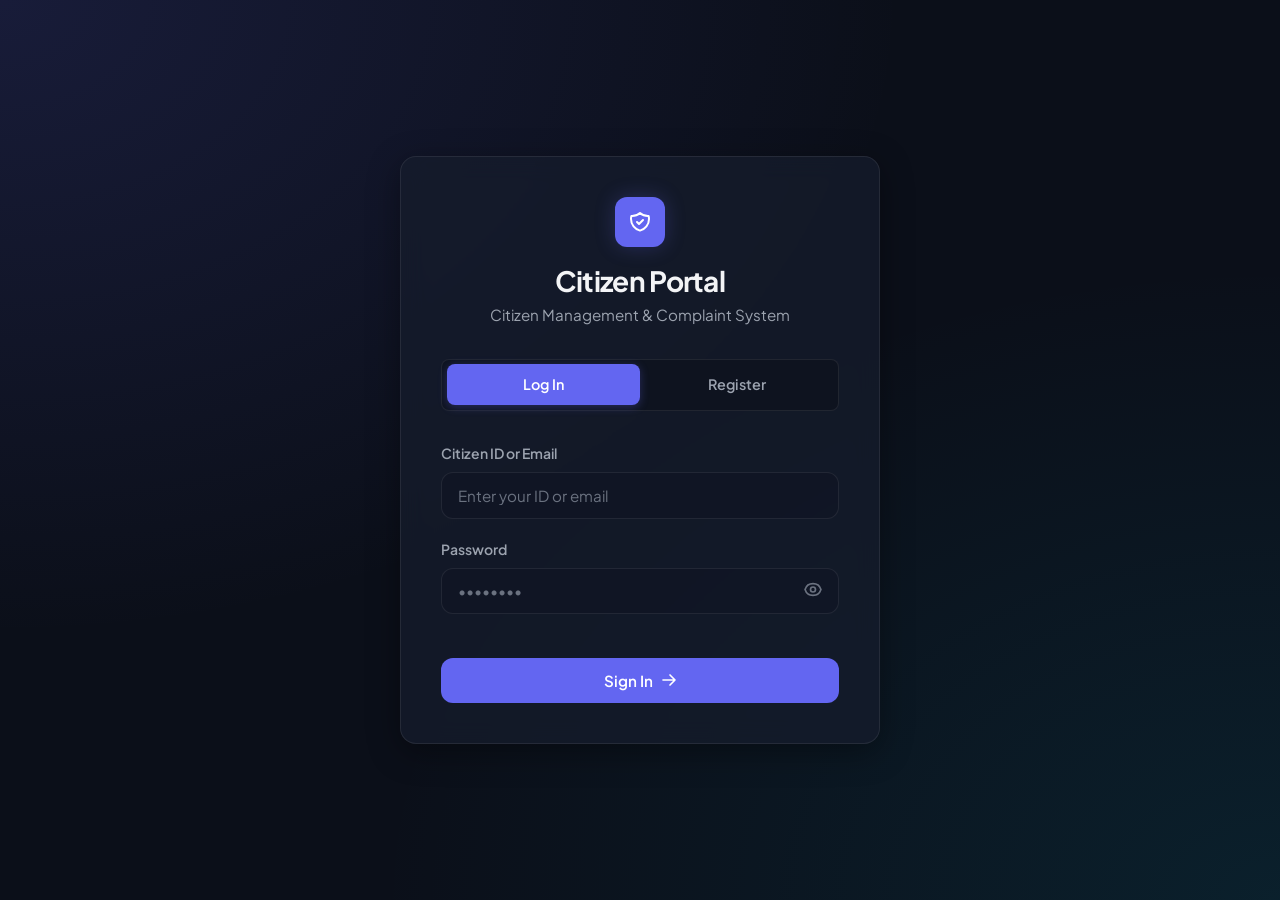
==== admin.html @ 5c14673d "Full code updated" ====
<!DOCTYPE html>
<html lang="en">
<head>
  <meta charset="UTF-8">
  <meta name="viewport" content="width=device-width, initial-scale=1.0">
  <title>Admin Dashboard | Citizen Portal</title>
  <link rel="stylesheet" href="style.css">
</head>
<body>

  <div class="app-container">
    
    <!-- Sidebar Navigation -->
    <aside class="sidebar">
      <div class="sidebar-top">
        <div class="brand">
          <div class="brand-icon">
            <svg fill="none" stroke="currentColor" viewBox="0 0 24 24" xmlns="http://www.w3.org/2000/svg">
              <path stroke-linecap="round" stroke-linejoin="round" stroke-width="2" d="M9 12l2 2 4-4m5.618-4.016A11.955 11.955 0 0112 2.944a11.955 11.955 0 01-8.618 3.04A12.02 12.02 0 003 9c0 5.591 3.824 10.29 9 11.622 5.176-1.332 9-6.03 9-11.622 0-1.042-.133-2.052-.382-3.016z"></path>
            </svg>
          </div>
          <span class="brand-title">Admin CMS</span>
        </div>

        <nav>
          <ul class="nav-menu">
            <li class="nav-item active" id="nav-dashboard">
              <a href="#" onclick="switchSection('dashboard')">
                <svg fill="none" stroke="currentColor" stroke-width="2" viewBox="0 0 24 24" width="18" height="18" xmlns="http://www.w3.org/2000/svg">
                  <path stroke-linecap="round" stroke-linejoin="round" d="M4 6a2 2 0 012-2h2a2 2 0 012 2v4a2 2 0 01-2 2H6a2 2 0 01-2-2V6zM14 6a2 2 0 012-2h2a2 2 0 012 2v4a2 2 0 01-2 2h-2a2 2 0 01-2-2V6zM4 16a2 2 0 012-2h2a2 2 0 012 2v4a2 2 0 01-2 2H6a2 2 0 01-2-2v-4zM14 16a2 2 0 012-2h2a2 2 0 012 2v4a2 2 0 01-2 2h-2a2 2 0 01-2-2v-4z"></path>
                </svg>
                Overview
              </a>
            </li>
            <li class="nav-item" id="nav-history">
              <a href="#complaints-history-section" onclick="scrollToElement('complaints-history-section')">
                <svg fill="none" stroke="currentColor" stroke-width="2" viewBox="0 0 24 24" width="18" height="18" xmlns="http://www.w3.org/2000/svg">
                  <path stroke-linecap="round" stroke-linejoin="round" d="M9 5H7a2 2 0 00-2 2v12a2 2 0 002 2h10a2 2 0 002-2V7a2 2 0 00-2-2h-2M9 5a2 2 0 002 2h2a2 2 0 002-2M9 5a2 2 0 012-2h2a2 2 0 012 2m-3 7h3m-3 4h3m-6-4h.01M9 16h.01"></path>
                </svg>
                Manage Complaints
              </a>
            </li>
            <li class="nav-item" id="nav-users">
              <a href="#users-section" onclick="scrollToElement('users-section')">
                <svg fill="none" stroke="currentColor" stroke-width="2" viewBox="0 0 24 24" width="18" height="18" xmlns="http://www.w3.org/2000/svg">
                  <path stroke-linecap="round" stroke-linejoin="round" d="M12 4.354a4 4 0 110 5.292M15 21H3v-1a6 6 0 0112 0v1zm0 0h6v-1a6 6 0 00-9-5.197M13 7a4 4 0 11-8 0 4 4 0 018 0z"></path>
                </svg>
                Citizen Directory
              </a>
            </li>
            <li class="nav-item" id="nav-reports">
              <a href="#reports-section" onclick="scrollToElement('reports-section')">
                <svg fill="none" stroke="currentColor" stroke-width="2" viewBox="0 0 24 24" width="18" height="18" xmlns="http://www.w3.org/2000/svg">
                  <path stroke-linecap="round" stroke-linejoin="round" d="M9 17v-2m3 2v-4m3 4v-6m2 10H7a2 2 0 01-2-2V5a2 2 0 012-2h5.586a1 1 0 01.707.293l5.414 5.414a1 1 0 01.293.707V19a2 2 0 01-2 2z"></path>
                </svg>
                Reports
              </a>
            </li>
          </ul>
        </nav>
      </div>

      <!-- User Profile Box -->
      <div class="user-profile">
        <div class="user-avatar" id="avatar-initials">AD</div>
        <div class="user-details">
          <span class="user-name" id="profile-name">Administrator</span>
          <span class="user-citizen-id" id="profile-id">admin@example.com</span>
        </div>
        <button class="logout-btn" onclick="logoutUser()" title="Logout">
          <svg fill="none" stroke="currentColor" stroke-width="2" viewBox="0 0 24 24" width="20" height="20" xmlns="http://www.w3.org/2000/svg">
            <path stroke-linecap="round" stroke-linejoin="round" d="M17 16l4-4m0 0l-4-4m4 4H7m6 4v1a3 3 0 01-3 3H6a3 3 0 01-3-3V7a3 3 0 013-3h4a3 3 0 013 3v1"></path>
          </svg>
        </button>
      </div>
    </aside>

    <!-- Main Content Area -->
    <main class="main-content">
      
      <!-- Top Dashboard Header -->
      <header class="dashboard-header">
        <div class="welcome-msg">
          <h1 id="welcome-text">Welcome, Administrator</h1>
          <p>Manage, track, and resolve public issues.</p>
        </div>
      </header>

      <!-- Stats Grid -->
      <div class="stats-grid">
        <div class="stat-card glass-panel animate-fade-in" style="animation-delay: 0.1s;">
          <div class="stat-info">
            <span class="stat-label">Total Submitted</span>
            <span class="stat-value" id="stats-total">0</span>
          </div>
          <div class="stat-icon stat-icon-total">
            <svg fill="none" stroke="currentColor" stroke-width="2" viewBox="0 0 24 24" width="24" height="24" xmlns="http://www.w3.org/2000/svg">
              <path stroke-linecap="round" stroke-linejoin="round" d="M9 12h6m-6 4h6m2 5H7a2 2 0 01-2-2V5a2 2 0 012-2h5.586a1 1 0 01.707.293l5.414 5.414a1 1 0 01.293.707V19a2 2 0 01-2 2z"></path>
            </svg>
          </div>
        </div>

        <div class="stat-card glass-panel animate-fade-in" style="animation-delay: 0.2s;">
          <div class="stat-info">
            <span class="stat-label">Pending Review</span>
            <span class="stat-value" id="stats-pending">0</span>
          </div>
          <div class="stat-icon stat-icon-pending">
            <svg fill="none" stroke="currentColor" stroke-width="2" viewBox="0 0 24 24" width="24" height="24" xmlns="http://www.w3.org/2000/svg">
              <path stroke-linecap="round" stroke-linejoin="round" d="M12 8v4l3 3m6-3a9 9 0 11-18 0 9 9 0 0118 0z"></path>
            </svg>
          </div>
        </div>

        <div class="stat-card glass-panel animate-fade-in" style="animation-delay: 0.3s;">
          <div class="stat-info">
            <span class="stat-label">In Progress</span>
            <span class="stat-value" id="stats-progress">0</span>
          </div>
          <div class="stat-icon stat-icon-progress">
            <svg fill="none" stroke="currentColor" stroke-width="2" viewBox="0 0 24 24" width="24" height="24" xmlns="http://www.w3.org/2000/svg">
              <path stroke-linecap="round" stroke-linejoin="round" d="M10.325 4.317c.426-1.756 2.924-1.756 3.35 0a1.724 1.724 0 002.573 1.066c1.543-.94 3.31.826 2.37 2.37a1.724 1.724 0 001.065 2.572c1.756.426 1.756 2.924 0 3.35a1.724 1.724 0 00-1.066 2.573c.94 1.543-.826 3.31-2.37 2.37a1.724 1.724 0 00-2.572 1.065c-.426 1.756-2.924 1.756-3.35 0a1.724 1.724 0 00-2.573-1.066c-1.543.94-3.31-.826-2.37-2.37a1.724 1.724 0 00-1.065-2.572c-1.756-.426-1.756-2.924 0-3.35a1.724 1.724 0 001.066-2.573c-.94-1.543.826-3.31 2.37-2.37.996.608 2.296.07 2.572-1.065z"></path>
              <path stroke-linecap="round" stroke-linejoin="round" d="M15 12a3 3 0 11-6 0 3 3 0 016 0z"></path>
            </svg>
          </div>
        </div>

        <div class="stat-card glass-panel animate-fade-in" style="animation-delay: 0.4s;">
          <div class="stat-info">
            <span class="stat-label">Resolved Issues</span>
            <span class="stat-value" id="stats-resolved">0</span>
          </div>
          <div class="stat-icon stat-icon-resolved">
            <svg fill="none" stroke="currentColor" stroke-width="2" viewBox="0 0 24 24" width="24" height="24" xmlns="http://www.w3.org/2000/svg">
              <path stroke-linecap="round" stroke-linejoin="round" d="M9 12l2 2 4-4m6 2a9 9 0 11-18 0 9 9 0 0118 0z"></path>
            </svg>
          </div>
        </div>
      </div>

      <!-- Dashboard Primary Sections -->
      <div class="dashboard-sections">

        <!-- History Board -->
        <section id="complaints-history-section" class="section-card glass-panel animate-fade-in" style="animation-delay: 0.6s; grid-column: span 2;">
          <h2 class="section-card-title">
            <svg fill="none" stroke="currentColor" stroke-width="2" viewBox="0 0 24 24" width="20" height="20" xmlns="http://www.w3.org/2000/svg">
              <path stroke-linecap="round" stroke-linejoin="round" d="M9 12h6m-6 4h6m2 5H7a2 2 0 01-2-2V5a2 2 0 012-2h5.586a1 1 0 01.707.293l5.414 5.414a1 1 0 01.293.707V19a2 2 0 01-2 2z"></path>
            </svg>
            All Complaints
          </h2>

          <div class="filter-bar">
            <!-- Search bar -->
            <div class="search-wrapper">
              <svg class="search-icon" fill="none" stroke="currentColor" stroke-width="2" viewBox="0 0 24 24" width="18" height="18" xmlns="http://www.w3.org/2000/svg">
                <path stroke-linecap="round" stroke-linejoin="round" d="M21 21l-6-6m2-5a7 7 0 11-14 0 7 7 0 0114 0z"></path>
              </svg>
              <input type="text" id="complaint-search" class="input-control" placeholder="Search by title, location or ID..." oninput="applyFilters()">
            </div>

            <!-- Status chips -->
            <div class="status-filters">
              <button class="filter-chip active" id="filter-all" onclick="filterByStatus('all')">All</button>
              <button class="filter-chip" id="filter-pending" onclick="filterByStatus('pending')">Pending</button>
              <button class="filter-chip" id="filter-progress" onclick="filterByStatus('in progress')">In Progress</button>
              <button class="filter-chip" id="filter-resolved" onclick="filterByStatus('resolved')">Resolved</button>
            </div>
          </div>

          <!-- Dynamic Complaint Cards List -->
          <div class="complaints-list" id="complaints-list-container">
            <div class="empty-state">
              <svg fill="none" stroke="currentColor" stroke-width="1" viewBox="0 0 24 24" xmlns="http://www.w3.org/2000/svg">
                <path stroke-linecap="round" stroke-linejoin="round" d="M20.25 7.5l-.625 10.632a2.25 2.25 0 01-2.247 2.118H6.622a2.25 2.25 0 01-2.247-2.118L3.75 7.5m6 4.125l2.25 2.25m0 0l2.25 2.25m-2.25-2.25l-2.25 2.25m2.25-2.25l2.25-2.25M3.75 7.5L5.625 3.75A1.875 1.875 0 017.375 2.5h9.25c.783 0 1.482.453 1.785 1.176L20.25 7.5"></path>
              </svg>
              <p>No complaints submitted yet.</p>
            </div>
          </div>
        </section>

        <!-- Citizen Directory Section -->
        <section id="users-section" class="section-card glass-panel animate-fade-in" style="animation-delay: 0.5s; display: none; grid-column: span 2;">
          <h2 class="section-card-title">
            <svg fill="none" stroke="currentColor" stroke-width="2" viewBox="0 0 24 24" width="20" height="20" xmlns="http://www.w3.org/2000/svg">
              <path stroke-linecap="round" stroke-linejoin="round" d="M12 4.354a4 4 0 110 5.292M15 21H3v-1a6 6 0 0112 0v1zm0 0h6v-1a6 6 0 00-9-5.197M13 7a4 4 0 11-8 0 4 4 0 018 0z"></path>
            </svg>
            Citizen Directory
          </h2>
          
          <div style="overflow-x: auto; margin-top: 1rem;">
            <table style="width: 100%; border-collapse: collapse; text-align: left; color: var(--text-secondary);">
              <thead>
                <tr style="border-bottom: 1px solid rgba(255,255,255,0.1);">
                  <th style="padding: 1rem; color: var(--text-primary);">Name</th>
                  <th style="padding: 1rem; color: var(--text-primary);">NIC</th>
                  <th style="padding: 1rem; color: var(--text-primary);">Email</th>
                  <th style="padding: 1rem; color: var(--text-primary);">Phone</th>
                  <th style="padding: 1rem; color: var(--text-primary);">Location</th>
                </tr>
              </thead>
              <tbody id="users-table-body">
                <!-- User rows injected here -->
              </tbody>
            </table>
          </div>
        </section>

        <!-- Reports Section -->
        <section id="reports-section" class="section-card glass-panel animate-fade-in" style="animation-delay: 0.5s; display: none; grid-column: span 2;">
          <h2 class="section-card-title">
            <svg fill="none" stroke="currentColor" stroke-width="2" viewBox="0 0 24 24" width="20" height="20" xmlns="http://www.w3.org/2000/svg">
              <path stroke-linecap="round" stroke-linejoin="round" d="M9 17v-2m3 2v-4m3 4v-6m2 10H7a2 2 0 01-2-2V5a2 2 0 012-2h5.586a1 1 0 01.707.293l5.414 5.414a1 1 0 01.293.707V19a2 2 0 01-2 2z"></path>
            </svg>
            Daily Reports
          </h2>
          
          <button type="button" class="btn btn-primary" onclick="generateReport()">
            Generate Daily Summary Report
          </button>

          <div id="report-output" style="margin-top: 2rem; display: none;">
            <h3 style="margin-bottom: 1rem;">Report for <span id="report-date"></span></h3>
            <div class="drawer-meta-grid">
              <div class="drawer-meta-item">
                <span class="drawer-section-label">New Complaints Today</span>
                <div class="drawer-meta-val" id="report-new">0</div>
              </div>
              <div class="drawer-meta-item">
                <span class="drawer-section-label">Resolved Today</span>
                <div class="drawer-meta-val" id="report-resolved">0</div>
              </div>
              <div class="drawer-meta-item">
                <span class="drawer-section-label">Currently In Progress</span>
                <div class="drawer-meta-val" id="report-progress">0</div>
              </div>
              <div class="drawer-meta-item">
                <span class="drawer-section-label">Currently Pending</span>
                <div class="drawer-meta-val" id="report-pending">0</div>
              </div>
            </div>
          </div>
        </section>

      </div>
    </main>
  </div>

  <!-- Detail view slide-in drawer -->
  <div class="drawer-overlay" id="drawer-overlay" onclick="closeDrawer()"></div>
  
  <div class="drawer" id="complaint-drawer">
    <div class="drawer-header">
      <div class="drawer-title-area">
        <span class="drawer-id" id="drawer-complaint-id"></span>
        <h3 class="drawer-title" id="drawer-complaint-title"></h3>
      </div>
      <button class="btn-icon" onclick="closeDrawer()" title="Close details">
        <svg fill="none" stroke="currentColor" stroke-width="2" viewBox="0 0 24 24" width="20" height="20" xmlns="http://www.w3.org/2000/svg">
          <path stroke-linecap="round" stroke-linejoin="round" d="M6 18L18 6M6 6l12 12"></path>
        </svg>
      </button>
    </div>
    
    <div class="drawer-body">
      
      <!-- Meta Information -->
      <div class="drawer-meta-grid">
        <div class="drawer-meta-item">
          <span class="drawer-section-label">Category</span>
          <div class="drawer-meta-val" id="drawer-category"></div>
        </div>
        <div class="drawer-meta-item">
          <span class="drawer-section-label">Urgency</span>
          <div class="drawer-meta-val" id="drawer-urgency" style="margin-top: 0.35rem;"></div>
        </div>
        <div class="drawer-meta-item">
          <span class="drawer-section-label">Lodge Date</span>
          <div class="drawer-meta-val" id="drawer-date"></div>
        </div>
        <div class="drawer-meta-item">
          <span class="drawer-section-label">Location</span>
          <div class="drawer-meta-val" id="drawer-location"></div>
        </div>
        <div class="drawer-meta-item" style="grid-column: span 2; margin-top: 0.5rem; padding-top: 0.5rem; border-top: 1px solid rgba(255,255,255,0.1);">
          <span class="drawer-section-label">Submitted By</span>
          <div class="drawer-meta-val" id="drawer-submitted-by"></div>
        </div>
      </div>

      <!-- Description -->
      <div class="drawer-section">
        <span class="drawer-section-label">Narrative / Description</span>
        <div class="drawer-content-box" id="drawer-desc"></div>
      </div>

      <!-- Attached File Preview -->
      <div class="drawer-section" id="drawer-attachment-section" style="display: none;">
        <span class="drawer-section-label">Attachments</span>
        <div class="drawer-content-box" id="drawer-attachment-box"></div>
      </div>

      <!-- Admin Controls -->
      <div class="drawer-section">
        <span class="drawer-section-label">Update Status</span>
        <select id="admin-status-update" class="input-control" style="appearance: none; background-image: url('data:image/svg+xml;charset=utf-8,%3Csvg xmlns%3D%22http%3A%2F%2Fwww.w3.org%2F2000%2Fsvg%22 fill%3D%22none%22 viewBox%3D%220 0 24 24%22 stroke%3D%22%239ca3af%22 stroke-width%3D%222%22%3E%3Cpath stroke-linecap%3D%22round%22 stroke-linejoin%3D%22round%22 d%3D%22M19 9l-7 7-7-7%22%2F%3E%3C%2Fsvg%3E'); background-repeat: no-repeat; background-position: right 0.75rem center; background-size: 1.25rem;">
          <option value="pending">Pending</option>
          <option value="under review">Under Review</option>
          <option value="in progress">In Progress</option>
          <option value="resolved">Resolved</option>
        </select>
      </div>

      <div class="drawer-section">
        <span class="drawer-section-label">Official Resolution Remarks</span>
        <textarea id="admin-comment-update" class="input-control textarea" placeholder="Add official remarks here..."></textarea>
      </div>

      <button type="button" class="btn btn-primary" onclick="saveComplaintUpdates()" style="margin-top: 1rem;">
        Save Changes
      </button>

    </div>
  </div>

  <!-- Toast Notification Container -->
  <div id="toast-container" class="toast-container"></div>

  <script src="admin.js"></script>
</body>
</html>
---- style.css ----
@import url('https://fonts.googleapis.com/css2?family=Plus+Jakarta+Sans:wght@300;400;500;600;700;800&display=swap');

:root {
  /* Colors */
  --bg-main: #0b0f19;
  --bg-card: rgba(22, 28, 45, 0.75);
  --bg-input: rgba(15, 21, 36, 0.6);
  --border-color: rgba(255, 255, 255, 0.08);
  --border-focus: rgba(99, 102, 241, 0.5);
  
  --text-main: #f3f4f6;
  --text-muted: #9ca3af;
  --text-dimmed: #6b7280;
  
  --primary: #6366f1;
  --primary-hover: #4f46e5;
  --primary-glow: rgba(99, 102, 241, 0.25);
  
  --success: #10b981;
  --success-bg: rgba(16, 185, 129, 0.12);
  --success-border: rgba(16, 185, 129, 0.3);
  
  --warning: #f59e0b;
  --warning-bg: rgba(245, 158, 11, 0.12);
  --warning-border: rgba(245, 158, 11, 0.3);
  
  --danger: #ef4444;
  --danger-bg: rgba(239, 68, 68, 0.12);
  --danger-border: rgba(239, 68, 68, 0.3);

  --info: #06b6d4;
  --info-bg: rgba(6, 182, 212, 0.12);
  --info-border: rgba(6, 182, 212, 0.3);
  
  /* Fonts & Styling details */
  --font-sans: 'Plus Jakarta Sans', sans-serif;
  --radius-lg: 16px;
  --radius-md: 12px;
  --radius-sm: 8px;
  
  --transition-fast: 0.2s cubic-bezier(0.4, 0, 0.2, 1);
  --transition-normal: 0.3s cubic-bezier(0.4, 0, 0.2, 1);
  --transition-slow: 0.5s cubic-bezier(0.4, 0, 0.2, 1);
  
  --shadow-glow: 0 8px 32px 0 rgba(0, 0, 0, 0.37);
  --shadow-inset: inset 0 2px 4px 0 rgba(0, 0, 0, 0.2);
}

/* Reset */
*, *::before, *::after {
  box-sizing: border-box;
  margin: 0;
  padding: 0;
}

body {
  font-family: var(--font-sans);
  background-color: var(--bg-main);
  background-image: 
    radial-gradient(at 0% 0%, rgba(99, 102, 241, 0.15) 0px, transparent 50%),
    radial-gradient(at 100% 100%, rgba(6, 182, 212, 0.1) 0px, transparent 50%);
  background-attachment: fixed;
  color: var(--text-main);
  min-height: 100vh;
  overflow-x: hidden;
  line-height: 1.5;
}

/* Scrollbar */
::-webkit-scrollbar {
  width: 8px;
  height: 8px;
}
::-webkit-scrollbar-track {
  background: var(--bg-main);
}
::-webkit-scrollbar-thumb {
  background: rgba(255, 255, 255, 0.1);
  border-radius: 4px;
}
::-webkit-scrollbar-thumb:hover {
  background: rgba(255, 255, 255, 0.2);
}

/* Typography & Links */
h1, h2, h3, h4, h5, h6 {
  font-weight: 700;
  letter-spacing: -0.025em;
  line-height: 1.25;
}

a {
  color: var(--primary);
  text-decoration: none;
  transition: var(--transition-fast);
}
a:hover {
  color: var(--text-main);
}

/* Utilities / Glassmorphism Container */
.glass-panel {
  background: var(--bg-card);
  backdrop-filter: blur(12px);
  -webkit-backdrop-filter: blur(12px);
  border: 1px solid var(--border-color);
  border-radius: var(--radius-lg);
  box-shadow: var(--shadow-glow);
}

/* Animations */
@keyframes fadeIn {
  from { opacity: 0; transform: translateY(10px); }
  to { opacity: 1; transform: translateY(0); }
}

@keyframes slideInRight {
  from { transform: translateX(100%); }
  to { transform: translateX(0); }
}

@keyframes pulseGlow {
  0%, 100% { box-shadow: 0 0 15px rgba(99, 102, 241, 0.2); }
  50% { box-shadow: 0 0 25px rgba(99, 102, 241, 0.45); }
}

.animate-fade-in {
  animation: fadeIn var(--transition-normal) forwards;
}

/* Forms & Inputs */
.form-group {
  margin-bottom: 1.25rem;
  display: flex;
  flex-direction: column;
  gap: 0.5rem;
}

.form-group label {
  font-size: 0.875rem;
  font-weight: 600;
  color: var(--text-muted);
}

.input-control {
  background: var(--bg-input);
  border: 1px solid var(--border-color);
  color: var(--text-main);
  padding: 0.8rem 1rem;
  border-radius: var(--radius-md);
  font-family: var(--font-sans);
  font-size: 0.95rem;
  outline: none;
  transition: var(--transition-fast);
  width: 100%;
}

.input-control:focus {
  border-color: var(--border-focus);
  box-shadow: 0 0 0 4px var(--primary-glow);
  background-color: rgba(15, 21, 36, 0.8);
}

.input-control::placeholder {
  color: var(--text-dimmed);
}

.input-control.textarea {
  min-height: 100px;
  resize: vertical;
}

/* Buttons */
.btn {
  display: inline-flex;
  align-items: center;
  justify-content: center;
  gap: 0.5rem;
  padding: 0.8rem 1.5rem;
  border-radius: var(--radius-md);
  font-family: var(--font-sans);
  font-weight: 600;
  font-size: 0.95rem;
  cursor: pointer;
  transition: var(--transition-fast);
  border: none;
  text-align: center;
}

.btn-primary {
  background: var(--primary);
  color: white;
}

.btn-primary:hover {
  background: var(--primary-hover);
  transform: translateY(-1px);
  box-shadow: 0 4px 12px var(--primary-glow);
}

.btn-primary:active {
  transform: translateY(0);
}

.btn-secondary {
  background: rgba(255, 255, 255, 0.05);
  color: var(--text-main);
  border: 1px solid var(--border-color);
}

.btn-secondary:hover {
  background: rgba(255, 255, 255, 0.1);
  border-color: rgba(255, 255, 255, 0.2);
}

.btn-icon {
  padding: 0.5rem;
  border-radius: 50%;
  display: inline-flex;
  align-items: center;
  justify-content: center;
  color: var(--text-muted);
  cursor: pointer;
  background: transparent;
  border: none;
  transition: var(--transition-fast);
}

.btn-icon:hover {
  background: rgba(255, 255, 255, 0.08);
  color: var(--text-main);
}

/* Status Badges */
.badge {
  display: inline-flex;
  align-items: center;
  gap: 0.375rem;
  padding: 0.25rem 0.75rem;
  border-radius: 9999px;
  font-size: 0.75rem;
  font-weight: 700;
  text-transform: uppercase;
  letter-spacing: 0.05em;
  width: fit-content;
}

.badge::before {
  content: '';
  width: 6px;
  height: 6px;
  border-radius: 50%;
  background: currentColor;
}

.badge-pending {
  background: var(--danger-bg);
  color: var(--danger);
  border: 1px solid var(--danger-border);
}

.badge-progress {
  background: var(--warning-bg);
  color: var(--warning);
  border: 1px solid var(--warning-border);
}

.badge-resolved {
  background: var(--success-bg);
  color: var(--success);
  border: 1px solid var(--success-border);
}

.badge-priority-high {
  background: rgba(239, 68, 68, 0.15);
  color: #f87171;
  border: 1px solid rgba(239, 68, 68, 0.3);
}

.badge-priority-medium {
  background: rgba(245, 158, 11, 0.15);
  color: #fbbf24;
  border: 1px solid rgba(245, 158, 11, 0.3);
}

.badge-priority-low {
  background: rgba(6, 182, 212, 0.15);
  color: #22d3ee;
  border: 1px solid rgba(6, 182, 212, 0.3);
}

/* Toast Messages */
.toast-container {
  position: fixed;
  bottom: 2rem;
  right: 2rem;
  z-index: 1000;
  display: flex;
  flex-direction: column;
  gap: 0.75rem;
  max-width: 400px;
}

.toast {
  background: rgba(22, 28, 45, 0.95);
  border: 1px solid var(--border-color);
  padding: 1rem 1.25rem;
  border-radius: var(--radius-md);
  box-shadow: var(--shadow-glow);
  backdrop-filter: blur(8px);
  display: flex;
  align-items: center;
  gap: 0.75rem;
  animation: fadeIn 0.3s cubic-bezier(0.16, 1, 0.3, 1) forwards;
  color: var(--text-main);
  font-size: 0.9rem;
}

.toast-success { border-left: 4px solid var(--success); }
.toast-error { border-left: 4px solid var(--danger); }
.toast-info { border-left: 4px solid var(--info); }

/* ==========================================================================
   AUTHENTICATION LAYOUT & VIEWS (login.html)
   ========================================================================== */
.auth-wrapper {
  display: flex;
  align-items: center;
  justify-content: center;
  min-height: 100vh;
  padding: 1.5rem;
}

.auth-container {
  width: 100%;
  max-width: 480px;
  padding: 2.5rem;
  position: relative;
  overflow: hidden;
}

.auth-header {
  text-align: center;
  margin-bottom: 2rem;
}

.auth-logo {
  display: inline-flex;
  align-items: center;
  justify-content: center;
  width: 50px;
  height: 50px;
  border-radius: var(--radius-md);
  background: var(--primary);
  color: white;
  margin-bottom: 1rem;
  box-shadow: 0 0 20px var(--primary-glow);
}

.auth-logo svg {
  width: 24px;
  height: 24px;
}

.auth-title {
  font-size: 1.75rem;
  color: var(--text-main);
  margin-bottom: 0.35rem;
}

.auth-subtitle {
  color: var(--text-muted);
  font-size: 0.95rem;
}

.auth-tabs {
  display: flex;
  background: rgba(0, 0, 0, 0.2);
  padding: 0.3rem;
  border-radius: var(--radius-sm);
  margin-bottom: 2rem;
  border: 1px solid var(--border-color);
}

.auth-tab {
  flex: 1;
  text-align: center;
  padding: 0.6rem;
  font-weight: 600;
  font-size: 0.9rem;
  cursor: pointer;
  border-radius: var(--radius-sm);
  transition: var(--transition-fast);
  color: var(--text-muted);
}

.auth-tab.active {
  background: var(--primary);
  color: white;
  box-shadow: 0 2px 10px rgba(99, 102, 241, 0.3);
}

.auth-form {
  display: none;
}

.auth-form.active {
  display: block;
  animation: fadeIn 0.4s ease forwards;
}

.password-input-wrapper {
  position: relative;
}

.password-input-wrapper input {
  padding-right: 3rem;
}

.password-toggle {
  position: absolute;
  right: 0.75rem;
  top: 50%;
  transform: translateY(-50%);
  background: transparent;
  border: none;
  color: var(--text-dimmed);
  cursor: pointer;
  padding: 0.25rem;
}

.password-toggle:hover {
  color: var(--text-main);
}

/* ==========================================================================
   APP / DASHBOARD LAYOUT & VIEWS (index.html)
   ========================================================================== */
.app-container {
  display: grid;
  grid-template-columns: 280px 1fr;
  min-height: 100vh;
}

/* Sidebar Styling */
.sidebar {
  border-right: 1px solid var(--border-color);
  background: rgba(15, 21, 36, 0.9);
  padding: 2rem 1.5rem;
  display: flex;
  flex-direction: column;
  justify-content: space-between;
  backdrop-filter: blur(12px);
  -webkit-backdrop-filter: blur(12px);
}

.sidebar-top {
  display: flex;
  flex-direction: column;
  gap: 2rem;
}

.brand {
  display: flex;
  align-items: center;
  gap: 0.75rem;
}

.brand-icon {
  width: 38px;
  height: 38px;
  border-radius: var(--radius-sm);
  background: var(--primary);
  display: flex;
  align-items: center;
  justify-content: center;
  color: white;
  box-shadow: 0 0 15px var(--primary-glow);
}

.brand-title {
  font-size: 1.15rem;
  font-weight: 800;
  background: linear-gradient(135deg, #fff 0%, var(--text-muted) 100%);
  -webkit-background-clip: text;
  -webkit-text-fill-color: transparent;
}

.nav-menu {
  display: flex;
  flex-direction: column;
  gap: 0.5rem;
  list-style: none;
}

.nav-item a {
  display: flex;
  align-items: center;
  gap: 0.75rem;
  padding: 0.75rem 1rem;
  border-radius: var(--radius-md);
  color: var(--text-muted);
  font-weight: 600;
  transition: var(--transition-fast);
}

.nav-item.active a,
.nav-item a:hover {
  background: rgba(99, 102, 241, 0.1);
  color: var(--primary);
}

.nav-item.active a {
  border-left: 3px solid var(--primary);
  border-top-left-radius: 0;
  border-bottom-left-radius: 0;
}

.user-profile {
  display: flex;
  align-items: center;
  gap: 0.75rem;
  padding-top: 1.5rem;
  border-top: 1px solid var(--border-color);
}

.user-avatar {
  width: 42px;
  height: 42px;
  border-radius: 50%;
  background: linear-gradient(135deg, var(--primary) 0%, var(--info) 100%);
  display: flex;
  align-items: center;
  justify-content: center;
  color: white;
  font-weight: 700;
  font-size: 1rem;
  box-shadow: 0 4px 10px rgba(0, 0, 0, 0.2);
}

.user-details {
  display: flex;
  flex-direction: column;
  min-width: 0;
}

.user-name {
  font-size: 0.9rem;
  font-weight: 700;
  color: var(--text-main);
  white-space: nowrap;
  overflow: hidden;
  text-overflow: ellipsis;
}

.user-citizen-id {
  font-size: 0.75rem;
  color: var(--text-dimmed);
}

.logout-btn {
  margin-left: auto;
  color: var(--text-dimmed);
  cursor: pointer;
  background: transparent;
  border: none;
  transition: var(--transition-fast);
  padding: 0.25rem;
  border-radius: 50%;
  display: flex;
  align-items: center;
  justify-content: center;
}

.logout-btn:hover {
  color: var(--danger);
  background: rgba(239, 68, 68, 0.1);
}

/* Main Dashboard Area */
.main-content {
  padding: 2rem 2.5rem;
  overflow-y: auto;
  max-height: 100vh;
}

/* Header Info */
.dashboard-header {
  display: flex;
  justify-content: space-between;
  align-items: center;
  margin-bottom: 2rem;
}

.welcome-msg h1 {
  font-size: 1.85rem;
  margin-bottom: 0.25rem;
}

.welcome-msg p {
  color: var(--text-muted);
  font-size: 0.95rem;
}

/* Stats Counter Grid */
.stats-grid {
  display: grid;
  grid-template-columns: repeat(4, 1fr);
  gap: 1.5rem;
  margin-bottom: 2rem;
}

.stat-card {
  padding: 1.25rem 1.5rem;
  display: flex;
  align-items: center;
  justify-content: space-between;
}

.stat-info {
  display: flex;
  flex-direction: column;
}

.stat-label {
  font-size: 0.8rem;
  font-weight: 700;
  text-transform: uppercase;
  letter-spacing: 0.05em;
  color: var(--text-dimmed);
  margin-bottom: 0.25rem;
}

.stat-value {
  font-size: 1.75rem;
  font-weight: 800;
}

.stat-icon {
  width: 46px;
  height: 46px;
  border-radius: var(--radius-md);
  display: flex;
  align-items: center;
  justify-content: center;
}

.stat-icon-total { background: rgba(99, 102, 241, 0.1); color: var(--primary); }
.stat-icon-pending { background: rgba(239, 68, 68, 0.1); color: var(--danger); }
.stat-icon-progress { background: rgba(245, 158, 11, 0.1); color: var(--warning); }
.stat-icon-resolved { background: rgba(16, 185, 129, 0.1); color: var(--success); }

/* Dashboard Sections Configuration */
.dashboard-sections {
  display: grid;
  grid-template-columns: 1.1fr 0.9fr;
  gap: 2rem;
  align-items: start;
}

/* Form Container Style */
.section-card {
  padding: 1.75rem;
}

.section-card-title {
  font-size: 1.2rem;
  margin-bottom: 1.25rem;
  color: var(--text-main);
  display: flex;
  align-items: center;
  gap: 0.5rem;
}

.section-card-title svg {
  color: var(--primary);
  width: 20px;
  height: 20px;
}

/* Custom Drop File Area */
.file-upload-zone {
  border: 2px dashed var(--border-color);
  border-radius: var(--radius-md);
  padding: 1.5rem;
  text-align: center;
  cursor: pointer;
  background: var(--bg-input);
  transition: var(--transition-fast);
}

.file-upload-zone:hover {
  border-color: var(--primary);
  background: rgba(99, 102, 241, 0.05);
}

.file-upload-zone svg {
  color: var(--text-dimmed);
  margin-bottom: 0.5rem;
  width: 32px;
  height: 32px;
}

.file-upload-text {
  font-size: 0.85rem;
  color: var(--text-muted);
  font-weight: 500;
}

.file-upload-text span {
  color: var(--primary);
  font-weight: 700;
}

.file-preview {
  display: flex;
  align-items: center;
  gap: 0.75rem;
  margin-top: 0.75rem;
  padding: 0.5rem;
  border-radius: var(--radius-sm);
  background: rgba(255, 255, 255, 0.05);
  border: 1px solid var(--border-color);
  font-size: 0.8rem;
}

.file-preview img {
  width: 40px;
  height: 40px;
  object-fit: cover;
  border-radius: var(--radius-sm);
}

.file-preview-name {
  flex: 1;
  white-space: nowrap;
  overflow: hidden;
  text-overflow: ellipsis;
  font-weight: 600;
}

/* Grid layout for form category and urgency */
.form-row {
  display: grid;
  grid-template-columns: 1fr 1fr;
  gap: 1rem;
}

/* History, Search & Filter Controls */
.filter-bar {
  display: flex;
  flex-direction: column;
  gap: 1rem;
  margin-bottom: 1.25rem;
}

.search-wrapper {
  position: relative;
}

.search-wrapper input {
  padding-left: 2.5rem;
}

.search-icon {
  position: absolute;
  left: 0.85rem;
  top: 50%;
  transform: translateY(-50%);
  color: var(--text-dimmed);
  pointer-events: none;
}

.status-filters {
  display: flex;
  gap: 0.5rem;
  flex-wrap: wrap;
}

.filter-chip {
  padding: 0.4rem 0.85rem;
  border-radius: 9999px;
  font-size: 0.8rem;
  font-weight: 600;
  cursor: pointer;
  background: rgba(255, 255, 255, 0.04);
  border: 1px solid var(--border-color);
  color: var(--text-muted);
  transition: var(--transition-fast);
}

.filter-chip:hover,
.filter-chip.active {
  color: white;
  border-color: rgba(255, 255, 255, 0.15);
}

.filter-chip.active {
  background: var(--primary);
  border-color: var(--primary);
}

/* Complaints list cards */
.complaints-list {
  display: flex;
  flex-direction: column;
  gap: 1rem;
  max-height: 450px;
  overflow-y: auto;
  padding-right: 0.25rem;
}

.complaint-card {
  padding: 1.25rem;
  cursor: pointer;
  transition: var(--transition-normal);
  border: 1px solid var(--border-color);
  background: rgba(22, 28, 45, 0.4);
}

.complaint-card:hover {
  transform: translateY(-2px);
  border-color: rgba(99, 102, 241, 0.3);
  background: rgba(22, 28, 45, 0.8);
  box-shadow: 0 4px 15px rgba(0, 0, 0, 0.15);
}

.complaint-card-header {
  display: flex;
  justify-content: space-between;
  align-items: start;
  margin-bottom: 0.75rem;
  gap: 0.5rem;
}

.complaint-card-title {
  font-size: 0.95rem;
  font-weight: 700;
  line-height: 1.3;
  word-break: break-word;
}

.complaint-card-desc {
  font-size: 0.85rem;
  color: var(--text-muted);
  margin-bottom: 1rem;
  display: -webkit-box;
  -webkit-line-clamp: 2;
  -webkit-box-orient: vertical;
  overflow: hidden;
  text-overflow: ellipsis;
}

.complaint-card-footer {
  display: flex;
  justify-content: space-between;
  align-items: center;
  font-size: 0.75rem;
  color: var(--text-dimmed);
  border-top: 1px solid rgba(255, 255, 255, 0.05);
  padding-top: 0.75rem;
}

.complaint-meta {
  display: flex;
  align-items: center;
  gap: 0.75rem;
}

.empty-state {
  text-align: center;
  padding: 3rem 1.5rem;
  color: var(--text-dimmed);
}

.empty-state svg {
  margin-bottom: 1rem;
  color: var(--text-dimmed);
  opacity: 0.5;
  width: 48px;
  height: 48px;
}

.empty-state p {
  font-size: 0.9rem;
}

/* ==========================================================================
   DRAWER / DETAIL VIEW MODAL
   ========================================================================== */
.drawer-overlay {
  position: fixed;
  top: 0;
  left: 0;
  width: 100vw;
  height: 100vh;
  background: rgba(4, 7, 12, 0.6);
  backdrop-filter: blur(4px);
  z-index: 900;
  opacity: 0;
  visibility: hidden;
  transition: opacity 0.3s ease, visibility 0.3s ease;
}

.drawer-overlay.active {
  opacity: 1;
  visibility: visible;
}

.drawer {
  position: fixed;
  top: 0;
  right: 0;
  width: 100%;
  max-width: 520px;
  height: 100vh;
  background: rgba(15, 21, 36, 0.95);
  backdrop-filter: blur(20px);
  -webkit-backdrop-filter: blur(20px);
  border-left: 1px solid var(--border-color);
  box-shadow: -10px 0 30px rgba(0, 0, 0, 0.5);
  z-index: 950;
  transform: translateX(100%);
  transition: transform 0.35s cubic-bezier(0.16, 1, 0.3, 1);
  display: flex;
  flex-direction: column;
}

.drawer.active {
  transform: translateX(0);
}

.drawer-header {
  padding: 1.5rem;
  border-bottom: 1px solid var(--border-color);
  display: flex;
  align-items: center;
  justify-content: space-between;
}

.drawer-title-area {
  display: flex;
  flex-direction: column;
  gap: 0.25rem;
  min-width: 0;
}

.drawer-id {
  font-size: 0.75rem;
  color: var(--text-dimmed);
  font-family: monospace;
}

.drawer-title {
  font-size: 1.15rem;
  white-space: nowrap;
  overflow: hidden;
  text-overflow: ellipsis;
}

.drawer-body {
  padding: 1.5rem;
  overflow-y: auto;
  flex: 1;
  display: flex;
  flex-direction: column;
  gap: 1.5rem;
}

.drawer-section {
  display: flex;
  flex-direction: column;
  gap: 0.5rem;
}

.drawer-section-label {
  font-size: 0.8rem;
  font-weight: 700;
  text-transform: uppercase;
  letter-spacing: 0.05em;
  color: var(--text-dimmed);
}

.drawer-content-box {
  background: rgba(255, 255, 255, 0.03);
  border: 1px solid var(--border-color);
  border-radius: var(--radius-md);
  padding: 1rem;
  font-size: 0.9rem;
}

.drawer-meta-grid {
  display: grid;
  grid-template-columns: 1fr 1fr;
  gap: 1rem;
}

.drawer-meta-item {
  background: rgba(255, 255, 255, 0.03);
  border: 1px solid var(--border-color);
  border-radius: var(--radius-md);
  padding: 0.75rem 1rem;
}

.drawer-meta-val {
  font-size: 0.9rem;
  font-weight: 600;
  margin-top: 0.25rem;
}

/* Timeline Components */
.timeline {
  display: flex;
  flex-direction: column;
  position: relative;
  padding-left: 1.75rem;
  margin-top: 0.5rem;
}

.timeline::before {
  content: '';
  position: absolute;
  left: 6px;
  top: 6px;
  bottom: 6px;
  width: 2px;
  background: var(--border-color);
}

.timeline-step {
  position: relative;
  padding-bottom: 1.5rem;
}

.timeline-step:last-child {
  padding-bottom: 0;
}

.timeline-dot {
  position: absolute;
  left: -25px;
  top: 5px;
  width: 14px;
  height: 14px;
  border-radius: 50%;
  background: var(--bg-main);
  border: 2px solid var(--text-dimmed);
  transition: var(--transition-normal);
  z-index: 2;
}

.timeline-step.active .timeline-dot {
  border-color: var(--primary);
  background: var(--primary);
  box-shadow: 0 0 10px rgba(99, 102, 241, 0.5);
}

.timeline-step.completed .timeline-dot {
  border-color: var(--success);
  background: var(--success);
}

.timeline-step.completed::after {
  content: '';
  position: absolute;
  left: -25px;
  top: 5px;
  width: 14px;
  height: 14px;
  border-radius: 50%;
  background: var(--success);
  opacity: 0.3;
  transform: scale(1.6);
  z-index: 1;
}

.timeline-header {
  display: flex;
  justify-content: space-between;
  align-items: center;
  margin-bottom: 0.25rem;
}

.timeline-step-title {
  font-size: 0.9rem;
  font-weight: 700;
  color: var(--text-muted);
}

.timeline-step.active .timeline-step-title {
  color: var(--text-main);
}

.timeline-step.completed .timeline-step-title {
  color: var(--success);
}

.timeline-date {
  font-size: 0.75rem;
  color: var(--text-dimmed);
}

.timeline-desc {
  font-size: 0.8rem;
  color: var(--text-dimmed);
}

.timeline-step.active .timeline-desc {
  color: var(--text-muted);
}

/* ==========================================================================
   RESPONSIVE DESIGN ADAPTATIONS
   ========================================================================== */
@media (max-width: 1024px) {
  .app-container {
    grid-template-columns: 1fr;
  }
  
  .sidebar {
    border-right: none;
    border-bottom: 1px solid var(--border-color);
    padding: 1.25rem 1.5rem;
    flex-direction: row;
    align-items: center;
    justify-content: space-between;
    height: auto;
  }
  
  .sidebar-top {
    flex-direction: row;
    align-items: center;
    gap: 1.5rem;
    width: auto;
  }
  
  .nav-menu {
    flex-direction: row;
    gap: 0.25rem;
  }
  
  .nav-item.active a {
    border-left: none;
    border-bottom: 3px solid var(--primary);
    border-radius: var(--radius-md) var(--radius-md) 0 0;
  }
  
  .user-profile {
    border-top: none;
    padding-top: 0;
    margin-left: 1.5rem;
  }
  
  .main-content {
    padding: 1.5rem;
    max-height: none;
  }
  
  .stats-grid {
    grid-template-columns: repeat(2, 1fr);
  }
  
  .dashboard-sections {
    grid-template-columns: 1fr;
  }
}

@media (max-width: 768px) {
  .sidebar {
    flex-direction: column;
    gap: 1rem;
    align-items: stretch;
  }
  
  .sidebar-top {
    justify-content: space-between;
    width: 100%;
  }
  
  .nav-menu {
    justify-content: space-around;
    width: 100%;
  }
  
  .user-profile {
    margin-left: 0;
    padding-top: 1rem;
    border-top: 1px solid var(--border-color);
    width: 100%;
  }
  
  .stats-grid {
    grid-template-columns: 1fr;
    gap: 1rem;
  }
  
  .form-row {
    grid-template-columns: 1fr;
  }
}
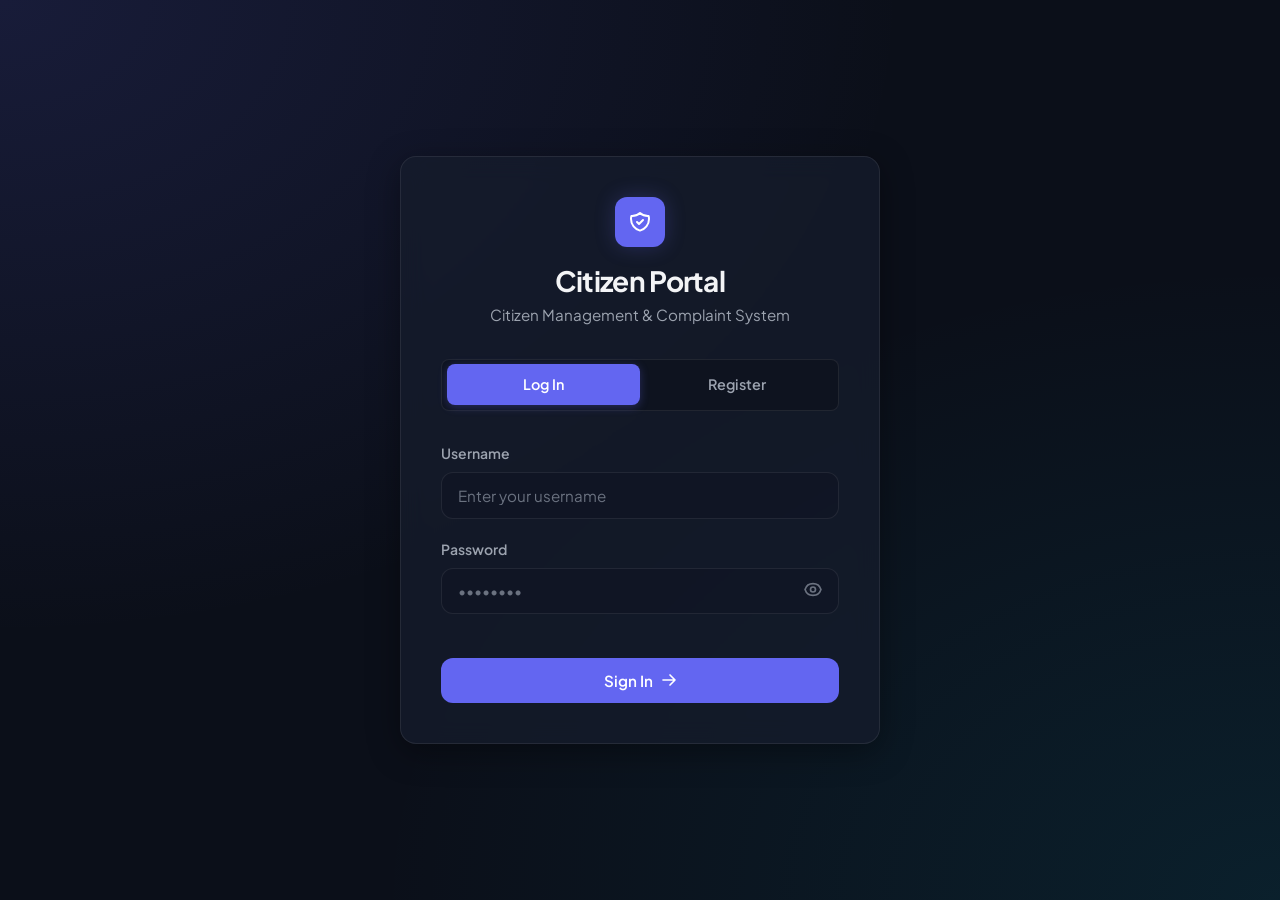
==== commit 49535708: "update the all codes" ====
--- a/admin.html
+++ b/admin.html
@@ -165,6 +165,7 @@
               <button class="filter-chip" id="filter-pending" onclick="filterByStatus('pending')">Pending</button>
               <button class="filter-chip" id="filter-progress" onclick="filterByStatus('in progress')">In Progress</button>
               <button class="filter-chip" id="filter-resolved" onclick="filterByStatus('resolved')">Resolved</button>
+              <button class="filter-chip" id="filter-rejected" onclick="filterByStatus('rejected')">Rejected</button>
             </div>
           </div>
 
@@ -193,10 +194,12 @@
               <thead>
                 <tr style="border-bottom: 1px solid rgba(255,255,255,0.1);">
                   <th style="padding: 1rem; color: var(--text-primary);">Name</th>
+                  <th style="padding: 1rem; color: var(--text-primary);">Username</th>
                   <th style="padding: 1rem; color: var(--text-primary);">NIC</th>
                   <th style="padding: 1rem; color: var(--text-primary);">Email</th>
                   <th style="padding: 1rem; color: var(--text-primary);">Phone</th>
                   <th style="padding: 1rem; color: var(--text-primary);">Location</th>
+                  <th style="padding: 1rem; color: var(--text-primary); text-align: right;">Action</th>
                 </tr>
               </thead>
               <tbody id="users-table-body">
@@ -303,12 +306,13 @@
       <!-- Admin Controls -->
       <div class="drawer-section">
         <span class="drawer-section-label">Update Status</span>
-        <select id="admin-status-update" class="input-control" style="appearance: none; background-image: url('data:image/svg+xml;charset=utf-8,%3Csvg xmlns%3D%22http%3A%2F%2Fwww.w3.org%2F2000%2Fsvg%22 fill%3D%22none%22 viewBox%3D%220 0 24 24%22 stroke%3D%22%239ca3af%22 stroke-width%3D%222%22%3E%3Cpath stroke-linecap%3D%22round%22 stroke-linejoin%3D%22round%22 d%3D%22M19 9l-7 7-7-7%22%2F%3E%3C%2Fsvg%3E'); background-repeat: no-repeat; background-position: right 0.75rem center; background-size: 1.25rem;">
-          <option value="pending">Pending</option>
-          <option value="under review">Under Review</option>
-          <option value="in progress">In Progress</option>
-          <option value="resolved">Resolved</option>
-        </select>
+        <div class="status-filters" id="drawer-status-buttons" style="margin-top: 0.25rem;">
+          <button type="button" class="btn btn-outline btn-status-pending" onclick="updateDrawerStatus('pending')" id="btn-pending">Pending</button>
+          <button type="button" class="btn btn-outline btn-status-progress" onclick="updateDrawerStatus('in progress')" id="btn-progress">In Progress</button>
+          <button type="button" class="btn btn-outline btn-status-resolved" onclick="updateDrawerStatus('resolved')" id="btn-resolved">Resolved</button>
+          <button type="button" class="btn btn-outline btn-status-rejected" onclick="updateDrawerStatus('rejected')" id="btn-rejected">Rejected</button>
+        </div>
+        <input type="hidden" id="admin-status-update" value="pending">
       </div>
 
       <div class="drawer-section">
--- a/style.css
+++ b/style.css
@@ -202,6 +202,48 @@
   transform: translateY(0);
 }
 
+.btn:disabled {
+  opacity: 0.5;
+  cursor: not-allowed;
+  pointer-events: none;
+}
+
+.btn-outline {
+  background: transparent;
+  color: var(--text-muted);
+  border: 1px solid var(--border-color);
+}
+
+.btn-outline:hover {
+  background: rgba(255, 255, 255, 0.05);
+  color: var(--text-main);
+  border-color: rgba(255, 255, 255, 0.2);
+}
+
+.btn-status-pending.active {
+  background: var(--danger);
+  color: white;
+  border-color: var(--danger);
+}
+
+.btn-status-progress.active {
+  background: var(--warning);
+  color: white;
+  border-color: var(--warning);
+}
+
+.btn-status-resolved.active {
+  background: rgba(16, 185, 129, 0.1);
+  border-color: var(--success);
+  color: var(--success);
+}
+
+.btn-status-rejected.active {
+  background: rgba(239, 68, 68, 0.1);
+  border-color: var(--danger);
+  color: var(--danger);
+}
+
 .btn-secondary {
   background: rgba(255, 255, 255, 0.05);
   color: var(--text-main);
@@ -269,6 +311,11 @@
   background: var(--success-bg);
   color: var(--success);
   border: 1px solid var(--success-border);
+}
+
+.badge-rejected {
+  background: rgba(239, 68, 68, 0.1);
+  color: var(--danger);
 }
 
 .badge-priority-high {
@@ -648,7 +695,10 @@
 .stat-icon-total { background: rgba(99, 102, 241, 0.1); color: var(--primary); }
 .stat-icon-pending { background: rgba(239, 68, 68, 0.1); color: var(--danger); }
 .stat-icon-progress { background: rgba(245, 158, 11, 0.1); color: var(--warning); }
-.stat-icon-resolved { background: rgba(16, 185, 129, 0.1); color: var(--success); }
+.stat-icon.badge-resolved {
+  background: rgba(16, 185, 129, 0.1);
+  color: var(--success);
+}
 
 /* Dashboard Sections Configuration */
 .dashboard-sections {
